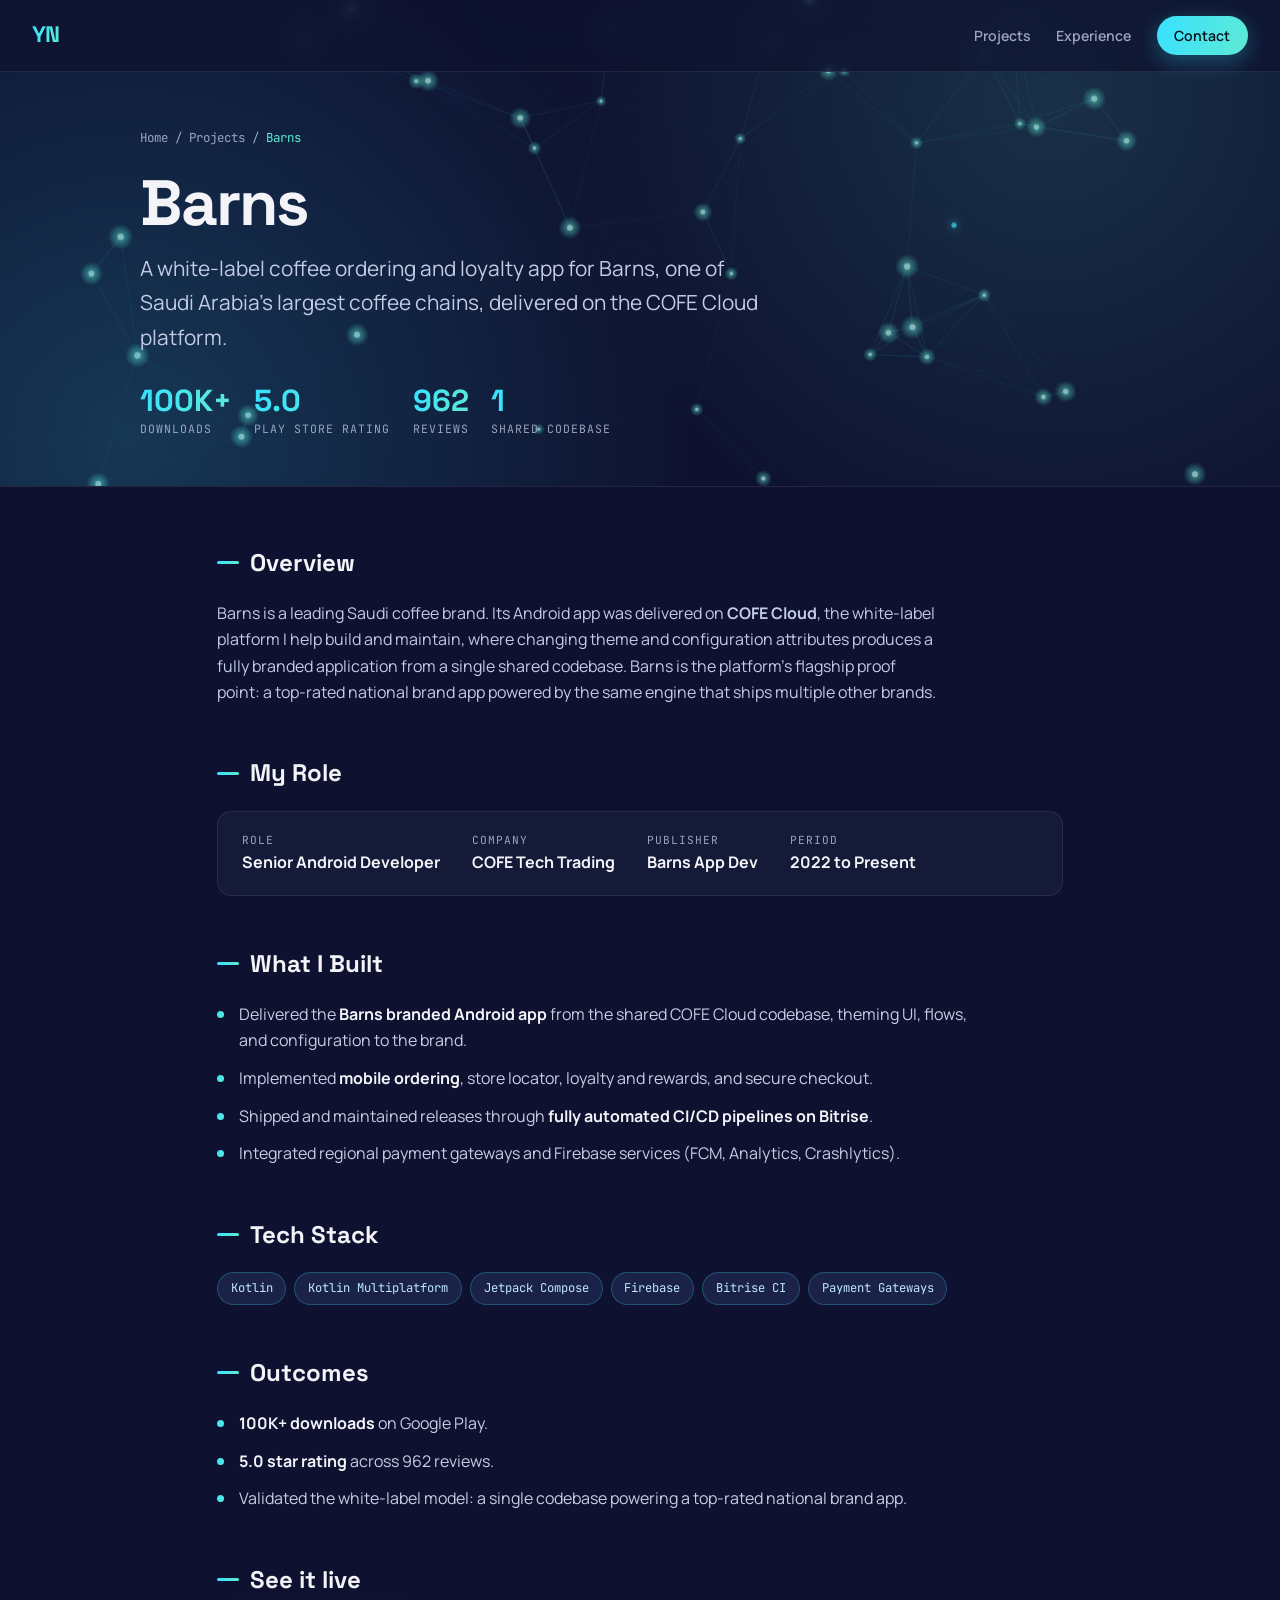
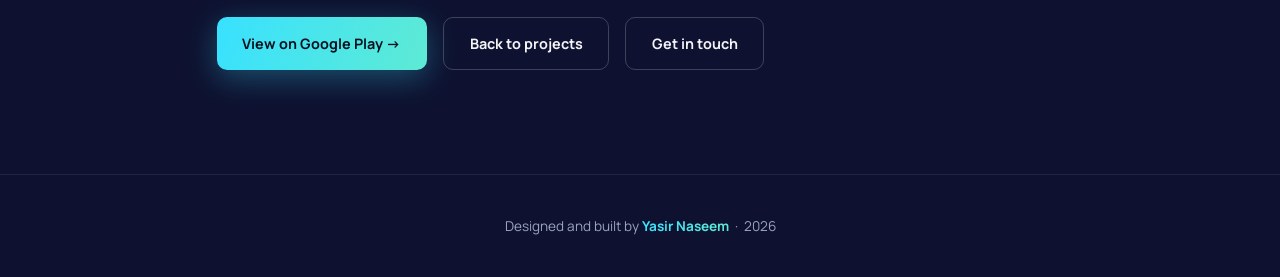
==== work/barns.html @ 0b6f620f "Add files via upload" ====
<!DOCTYPE html>
<html lang="en">
<head>
<meta charset="UTF-8">
<meta name="viewport" content="width=device-width, initial-scale=1.0">
<title>Barns · Case Study · Yasir Naseem</title>
<meta name="description" content="Barns white-label coffee app for Saudi Arabia, delivered on the COFE Cloud platform by Yasir Naseem. 100K+ downloads, 5.0 rating.">
<link rel="preconnect" href="https://fonts.googleapis.com">
<link rel="preconnect" href="https://fonts.gstatic.com" crossorigin>
<link href="https://fonts.googleapis.com/css2?family=Space+Grotesk:wght@500;600;700&family=Manrope:wght@400;500;600;700;800&family=JetBrains+Mono:wght@400;500;700&display=swap" rel="stylesheet">
<link rel="stylesheet" href="case.css">
</head>
<body>
<nav>
    <a href="../index.html" class="logo grad">YN</a>
    <div class="nav-links">
        <a href="../index.html#projects">Projects</a>
        <a href="../index.html#experience">Experience</a>
        <a href="../index.html#contact" class="nav-cta">Contact</a>
    </div>
</nav>

<header class="chero">
    <canvas id="cg"></canvas>
    <div class="glow"></div>
    <div class="chero-in">
        <div class="crumb"><a href="../index.html">Home</a> / <a href="../index.html#projects">Projects</a> / <span>Barns</span></div>
        <h1 class="ctitle">Barns</h1>
        <p class="ctag">A white-label coffee ordering and loyalty app for Barns, one of Saudi Arabia's largest coffee chains, delivered on the COFE Cloud platform.</p>
        <div class="badges">
            <div class="badge"><span class="num grad">100K+</span><span class="lbl">Downloads</span></div>
            <div class="badge"><span class="num grad">5.0</span><span class="lbl">Play Store Rating</span></div>
            <div class="badge"><span class="num grad">962</span><span class="lbl">Reviews</span></div>
            <div class="badge"><span class="num grad">1</span><span class="lbl">Shared Codebase</span></div>
        </div>
    </div>
</header>

<div class="wrap">
    <section class="block">
        <h2>Overview</h2>
        <p>Barns is a leading Saudi coffee brand. Its Android app was delivered on <strong>COFE Cloud</strong>, the white-label platform I help build and maintain, where changing theme and configuration attributes produces a fully branded application from a single shared codebase. Barns is the platform's flagship proof point: a top-rated national brand app powered by the same engine that ships multiple other brands.</p>
    </section>

    <section class="block">
        <h2>My Role</h2>
        <div class="rolebar">
            <div><span class="k">Role</span><span class="v">Senior Android Developer</span></div>
            <div><span class="k">Company</span><span class="v">COFE Tech Trading</span></div>
            <div><span class="k">Publisher</span><span class="v">Barns App Dev</span></div>
            <div><span class="k">Period</span><span class="v">2022 to Present</span></div>
        </div>
    </section>

    <section class="block">
        <h2>What I Built</h2>
        <ul class="blist">
            <li>Delivered the <strong>Barns branded Android app</strong> from the shared COFE Cloud codebase, theming UI, flows, and configuration to the brand.</li>
            <li>Implemented <strong>mobile ordering</strong>, store locator, loyalty and rewards, and secure checkout.</li>
            <li>Shipped and maintained releases through <strong>fully automated CI/CD pipelines on Bitrise</strong>.</li>
            <li>Integrated regional payment gateways and Firebase services (FCM, Analytics, Crashlytics).</li>
        </ul>
    </section>

    <section class="block">
        <h2>Tech Stack</h2>
        <div class="chips">
            <span class="chip">Kotlin</span><span class="chip">Kotlin Multiplatform</span><span class="chip">Jetpack Compose</span><span class="chip">Firebase</span><span class="chip">Bitrise CI</span><span class="chip">Payment Gateways</span>
        </div>
    </section>

    <section class="block">
        <h2>Outcomes</h2>
        <ul class="blist">
            <li><strong>100K+ downloads</strong> on Google Play.</li>
            <li><strong>5.0 star rating</strong> across 962 reviews.</li>
            <li>Validated the white-label model: a single codebase powering a top-rated national brand app.</li>
        </ul>
    </section>

    <section class="block">
        <h2>See it live</h2>
        <div class="cta">
            <a class="btn p" href="https://play.google.com/store/apps/details?id=cloud.cofe.barns" target="_blank" rel="noopener">View on Google Play →</a>
            <a class="btn g" href="../index.html#projects">Back to projects</a>
            <a class="btn g" href="../index.html#contact">Get in touch</a>
        </div>
    </section>
</div>

<footer>
    <p>Designed and built by <span class="grad">Yasir Naseem</span> &nbsp;·&nbsp; 2026</p>
</footer>
<script src="case.js"></script>
</body>
</html>
---- work/case.css ----
/* ── Neural Graph case-study theme ── */
*,*::before,*::after{margin:0;padding:0;box-sizing:border-box}
:root{
    --bg:#0e1230;--bg2:#141a38;--bg3:#1b2247;
    --cyan:#38e1ff;--teal:#22d3ee;--mint:#5eead4;
    --grad:linear-gradient(110deg,#38e1ff,#5eead4);
    --txt:#f4f4f8;--txt2:#9aa3c0;--line:rgba(255,255,255,.08);
}
html{scroll-behavior:smooth}
body{font-family:'Manrope',sans-serif;background:var(--bg);color:var(--txt);line-height:1.65;overflow-x:hidden}
img{max-width:100%}
a{color:inherit}
::selection{background:rgba(56,225,255,.35)}
::-webkit-scrollbar{width:6px}::-webkit-scrollbar-track{background:#0e1230}::-webkit-scrollbar-thumb{background:var(--cyan);border-radius:4px}

.grad{background:var(--grad);-webkit-background-clip:text;background-clip:text;color:transparent}

/* nav */
nav{position:fixed;top:0;width:100%;z-index:50;display:flex;justify-content:space-between;align-items:center;padding:1rem 2rem;background:rgba(14,18,48,.72);backdrop-filter:blur(14px);border-bottom:1px solid var(--line)}
.logo{font-family:'Space Grotesk';font-weight:700;font-size:1.4rem;text-decoration:none;letter-spacing:-1px}
.nav-links{display:flex;gap:1.6rem;align-items:center}
.nav-links a{color:var(--txt2);text-decoration:none;font-size:.88rem;font-weight:600;transition:color .2s}
.nav-links a:hover{color:var(--txt)}
.nav-cta{padding:.5rem 1.1rem;border-radius:100px;color:#06121f !important;background:var(--grad);box-shadow:0 6px 22px rgba(56,225,255,.3)}

/* hero */
.chero{position:relative;padding:8rem 6vw 3rem;overflow:hidden;border-bottom:1px solid var(--line)}
.chero canvas{position:absolute;inset:0;width:100%;height:100%;z-index:0;opacity:.7}
.chero .glow{position:absolute;inset:0;z-index:0;background:radial-gradient(circle at 82% 20%,rgba(94,234,212,.14),transparent 44%),radial-gradient(circle at 10% 90%,rgba(56,225,255,.18),transparent 46%)}
.chero-in{position:relative;z-index:2;max-width:1000px;margin:0 auto}
.crumb{font-family:'JetBrains Mono';font-size:.78rem;color:var(--txt2);margin-bottom:1.4rem}
.crumb a{color:var(--txt2);text-decoration:none}
.crumb a:hover{color:var(--cyan)}
.crumb span{color:var(--mint)}
.ctitle{font-family:'Space Grotesk';font-weight:700;font-size:clamp(2.4rem,6vw,4rem);line-height:1;letter-spacing:-2px}
.ctag{font-size:clamp(1rem,2.4vw,1.3rem);color:#c3cbe6;margin-top:1rem;max-width:640px}
.badges{display:flex;flex-wrap:wrap;gap:1.4rem;margin-top:2rem}
.badge{display:flex;flex-direction:column;gap:.15rem}
.badge .num{font-family:'Space Grotesk';font-weight:700;font-size:1.9rem;line-height:1}
.badge .lbl{font-family:'JetBrains Mono';font-size:.72rem;text-transform:uppercase;letter-spacing:1px;color:var(--txt2)}

/* body */
.wrap{max-width:1000px;margin:0 auto;padding:3.5rem 6vw}
.block{margin-bottom:3rem}
.block h2{font-family:'Space Grotesk';font-size:1.5rem;font-weight:700;margin-bottom:1.1rem;display:flex;align-items:center;gap:.7rem}
.block h2::before{content:"";width:22px;height:3px;background:var(--grad);border-radius:3px}
.block p{color:#c3cbe6;max-width:720px}
.rolebar{display:flex;flex-wrap:wrap;gap:.6rem 2rem;padding:1.2rem 1.5rem;border-radius:14px;background:var(--bg2);border:1px solid var(--line)}
.rolebar div{display:flex;flex-direction:column}
.rolebar .k{font-family:'JetBrains Mono';font-size:.7rem;text-transform:uppercase;letter-spacing:1px;color:var(--txt2)}
.rolebar .v{font-weight:700;color:var(--txt)}
.blist{list-style:none;display:flex;flex-direction:column;gap:.7rem;max-width:760px}
.blist li{position:relative;padding-left:1.4rem;color:#c8cde3}
.blist li::before{content:"";position:absolute;left:0;top:.62rem;width:7px;height:7px;border-radius:50%;background:var(--grad)}
.blist strong{color:var(--txt)}
.chips{display:flex;flex-wrap:wrap;gap:.5rem}
.chip{font-family:'JetBrains Mono';font-size:.76rem;padding:.35rem .8rem;border-radius:100px;background:var(--bg3);border:1px solid rgba(56,225,255,.25);color:#bfe8ff}
.cta{display:flex;flex-wrap:wrap;gap:1rem;margin-top:1rem}
.btn{padding:.85rem 1.6rem;border-radius:10px;font-weight:700;font-size:.9rem;text-decoration:none;transition:.2s;display:inline-flex;align-items:center;gap:.5rem}
.btn.p{background:var(--grad);color:#06121f;box-shadow:0 8px 30px rgba(56,225,255,.3)}
.btn.p:hover{transform:translateY(-2px)}
.btn.g{border:1px solid rgba(255,255,255,.2);color:var(--txt)}
.btn.g:hover{border-color:var(--cyan);color:var(--cyan)}
footer{text-align:center;padding:2.5rem 2rem;border-top:1px solid var(--line);color:var(--txt2);font-size:.85rem}
footer .grad{font-weight:700}
@media(max-width:600px){.chero{padding:7rem 6vw 2.5rem}.nav-links a:not(.nav-cta){display:none}}
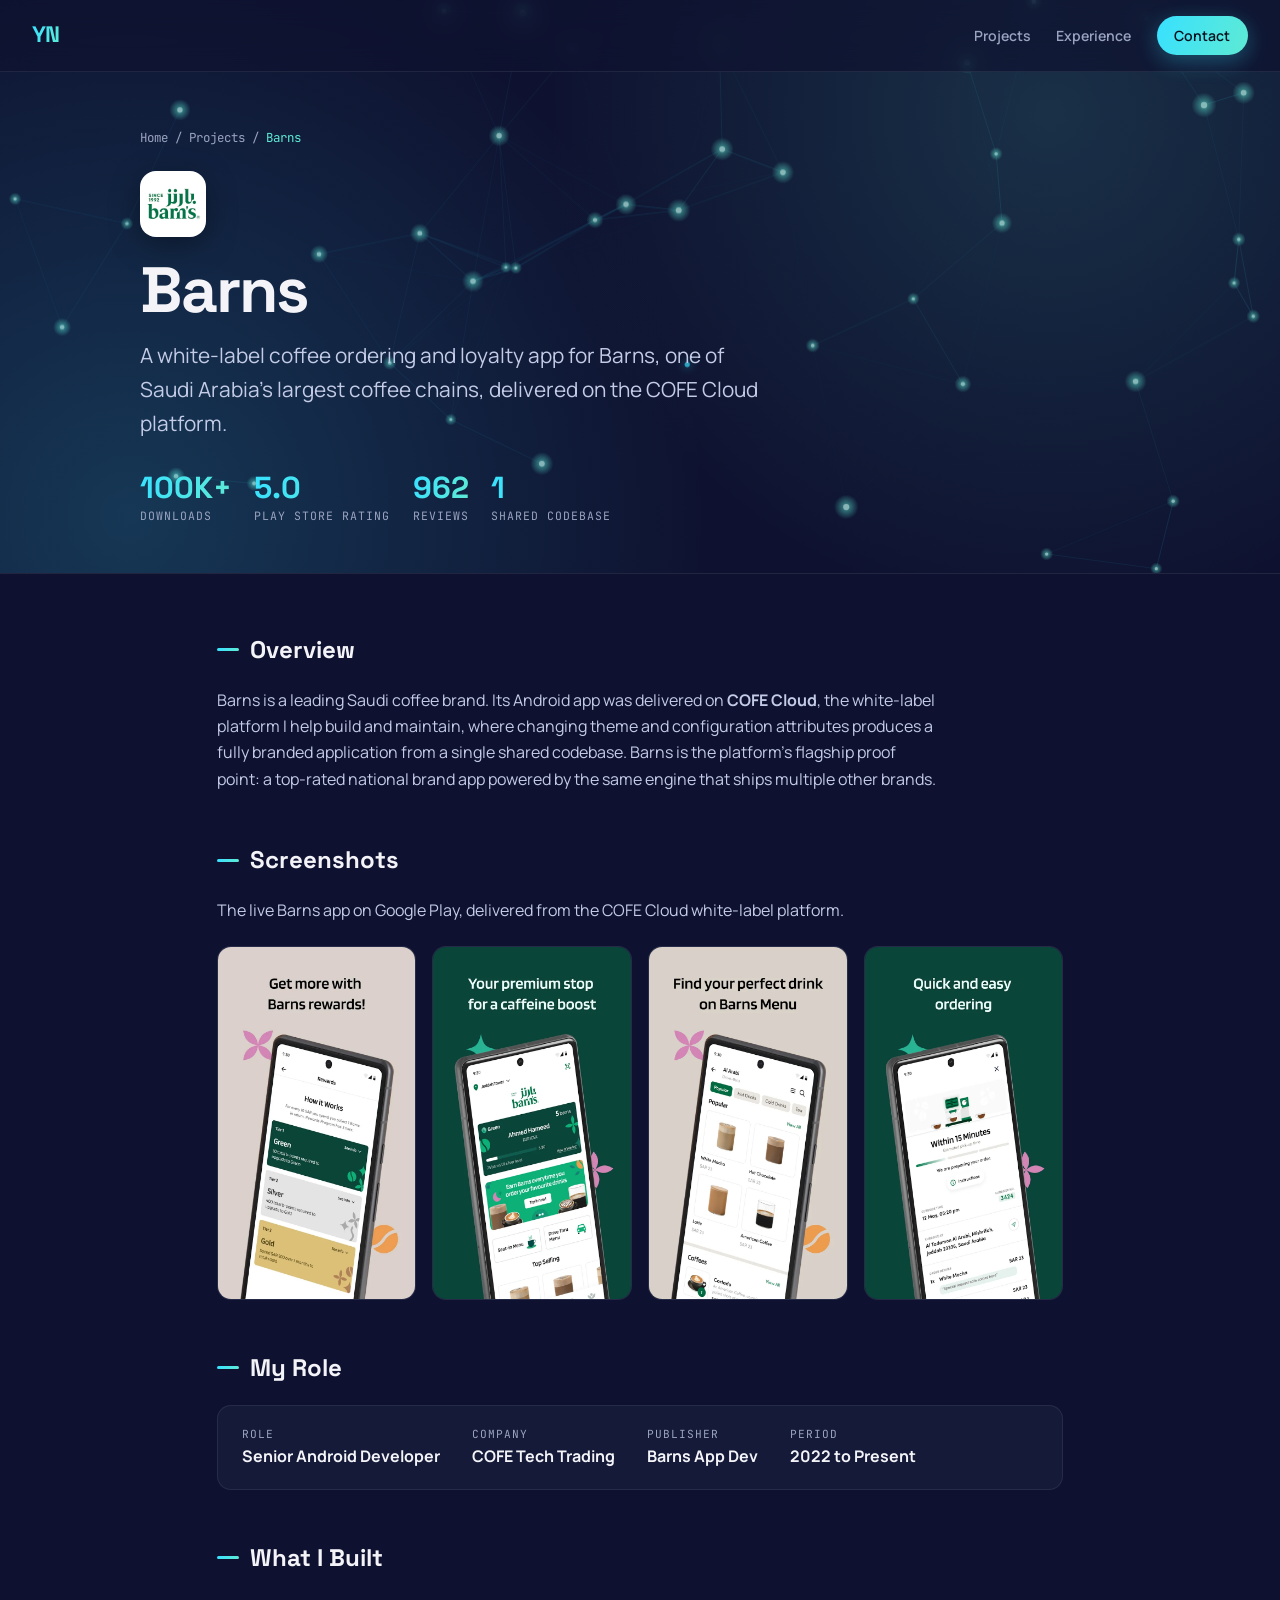
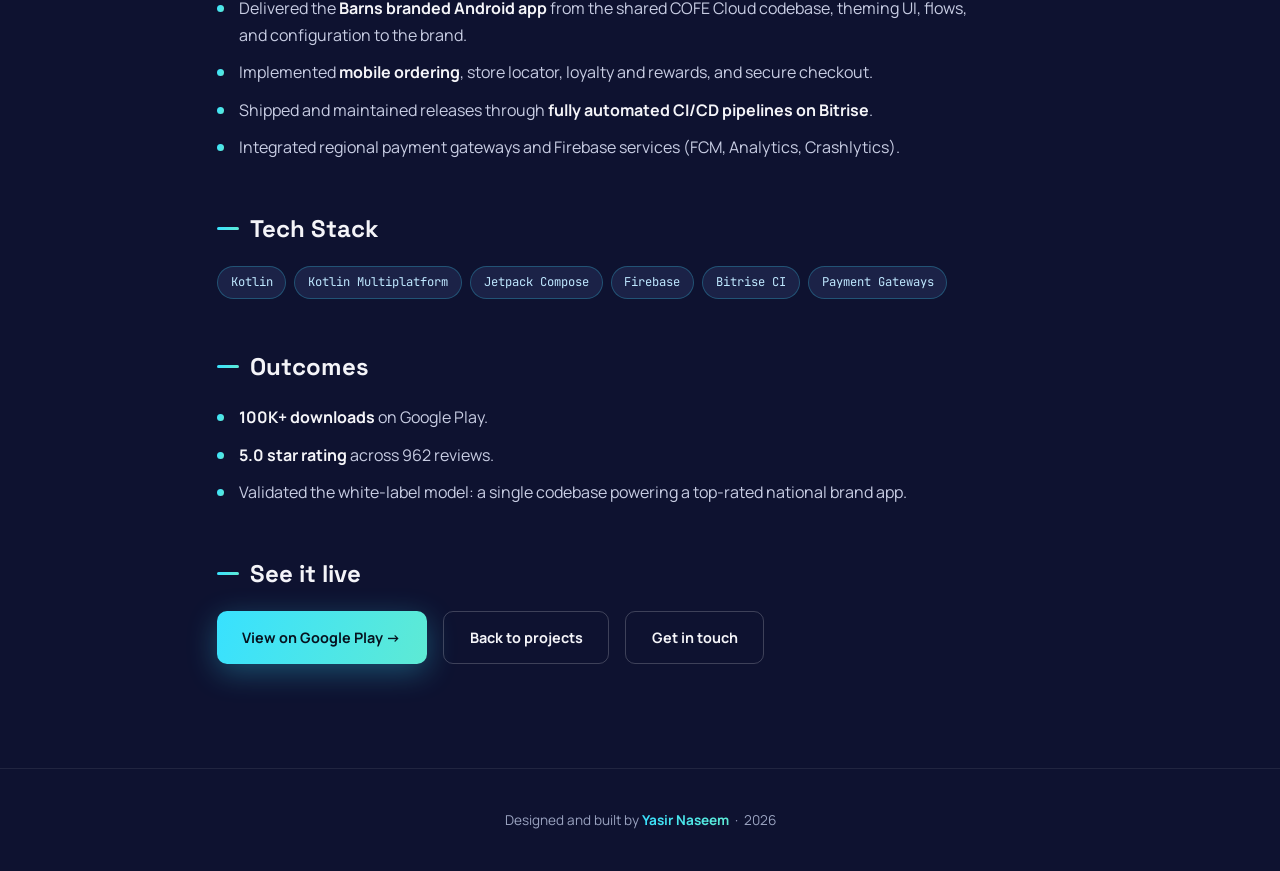
==== commit 3b1d00a2: "Add files via upload" ====
--- a/work/barns.html
+++ b/work/barns.html
@@ -25,6 +25,7 @@
     <div class="glow"></div>
     <div class="chero-in">
         <div class="crumb"><a href="../index.html">Home</a> / <a href="../index.html#projects">Projects</a> / <span>Barns</span></div>
+        <div class="logo-badge"><img src="../assets/barns/barns-logo.webp" alt="Barns logo"></div>
         <h1 class="ctitle">Barns</h1>
         <p class="ctag">A white-label coffee ordering and loyalty app for Barns, one of Saudi Arabia's largest coffee chains, delivered on the COFE Cloud platform.</p>
         <div class="badges">
@@ -40,6 +41,17 @@
     <section class="block">
         <h2>Overview</h2>
         <p>Barns is a leading Saudi coffee brand. Its Android app was delivered on <strong>COFE Cloud</strong>, the white-label platform I help build and maintain, where changing theme and configuration attributes produces a fully branded application from a single shared codebase. Barns is the platform's flagship proof point: a top-rated national brand app powered by the same engine that ships multiple other brands.</p>
+    </section>
+
+    <section class="block">
+        <h2>Screenshots</h2>
+        <p style="margin-bottom:1.4rem">The live Barns app on Google Play, delivered from the COFE Cloud white-label platform.</p>
+        <div class="shots">
+            <a href="../assets/barns/barns-1.webp" target="_blank" rel="noopener"><img src="../assets/barns/barns-1.webp" alt="Barns rewards screen" loading="lazy"></a>
+            <a href="../assets/barns/barns-2.webp" target="_blank" rel="noopener"><img src="../assets/barns/barns-2.webp" alt="Barns home screen" loading="lazy"></a>
+            <a href="../assets/barns/barns-3.webp" target="_blank" rel="noopener"><img src="../assets/barns/barns-3.webp" alt="Barns menu screen" loading="lazy"></a>
+            <a href="../assets/barns/barns-4.webp" target="_blank" rel="noopener"><img src="../assets/barns/barns-4.webp" alt="Barns order tracking screen" loading="lazy"></a>
+        </div>
     </section>
 
     <section class="block">
--- a/work/case.css
+++ b/work/case.css
@@ -61,6 +61,12 @@
 .btn.p:hover{transform:translateY(-2px)}
 .btn.g{border:1px solid rgba(255,255,255,.2);color:var(--txt)}
 .btn.g:hover{border-color:var(--cyan);color:var(--cyan)}
+.logo-badge{width:66px;height:66px;border-radius:16px;overflow:hidden;margin-bottom:1.3rem;border:1px solid var(--line);background:#fff;box-shadow:0 8px 30px rgba(0,0,0,.35)}
+.logo-badge img{width:100%;height:100%;object-fit:cover;display:block}
+.shots{display:grid;grid-template-columns:repeat(auto-fill,minmax(190px,1fr));gap:1rem}
+.shots a{display:block;border-radius:14px;overflow:hidden;border:1px solid var(--line);background:var(--bg2);transition:transform .25s,border-color .25s}
+.shots a:hover{transform:translateY(-5px);border-color:rgba(56,225,255,.55)}
+.shots img{display:block;width:100%;height:auto}
 footer{text-align:center;padding:2.5rem 2rem;border-top:1px solid var(--line);color:var(--txt2);font-size:.85rem}
 footer .grad{font-weight:700}
 @media(max-width:600px){.chero{padding:7rem 6vw 2.5rem}.nav-links a:not(.nav-cta){display:none}}
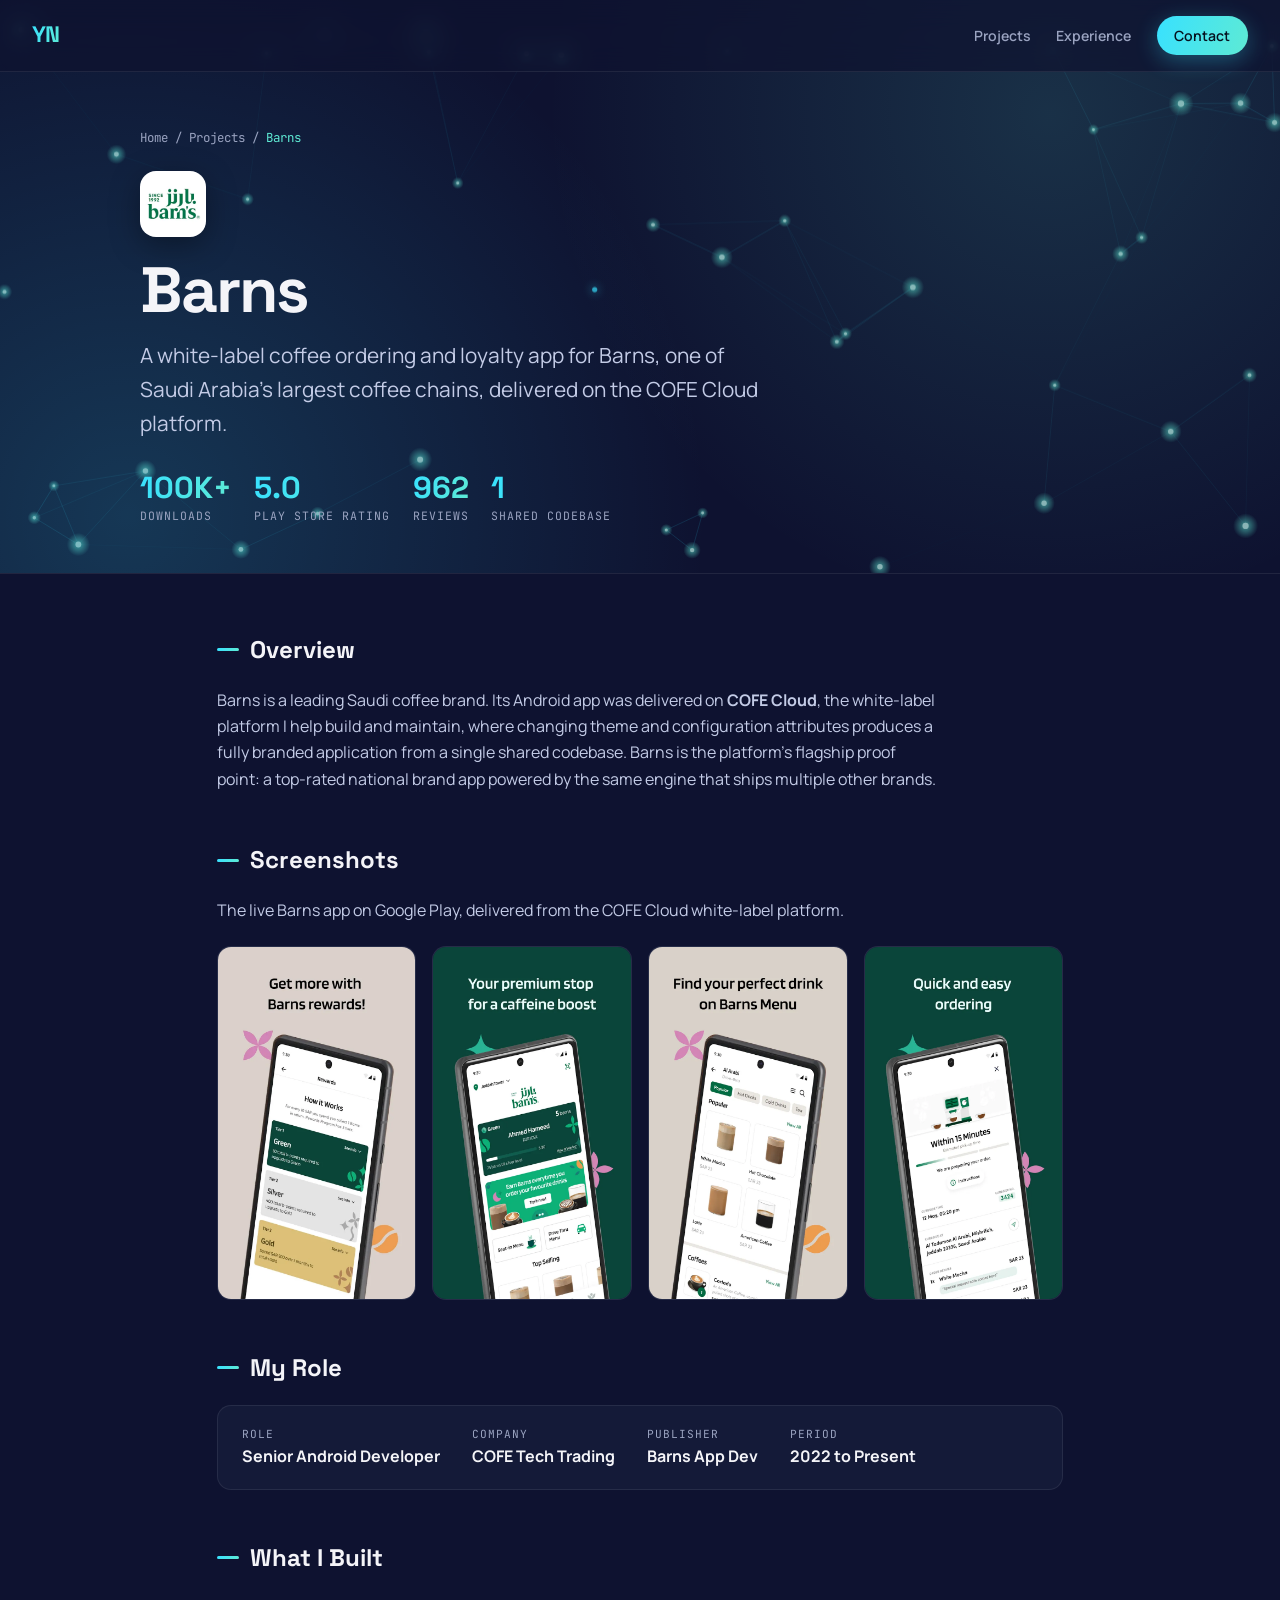
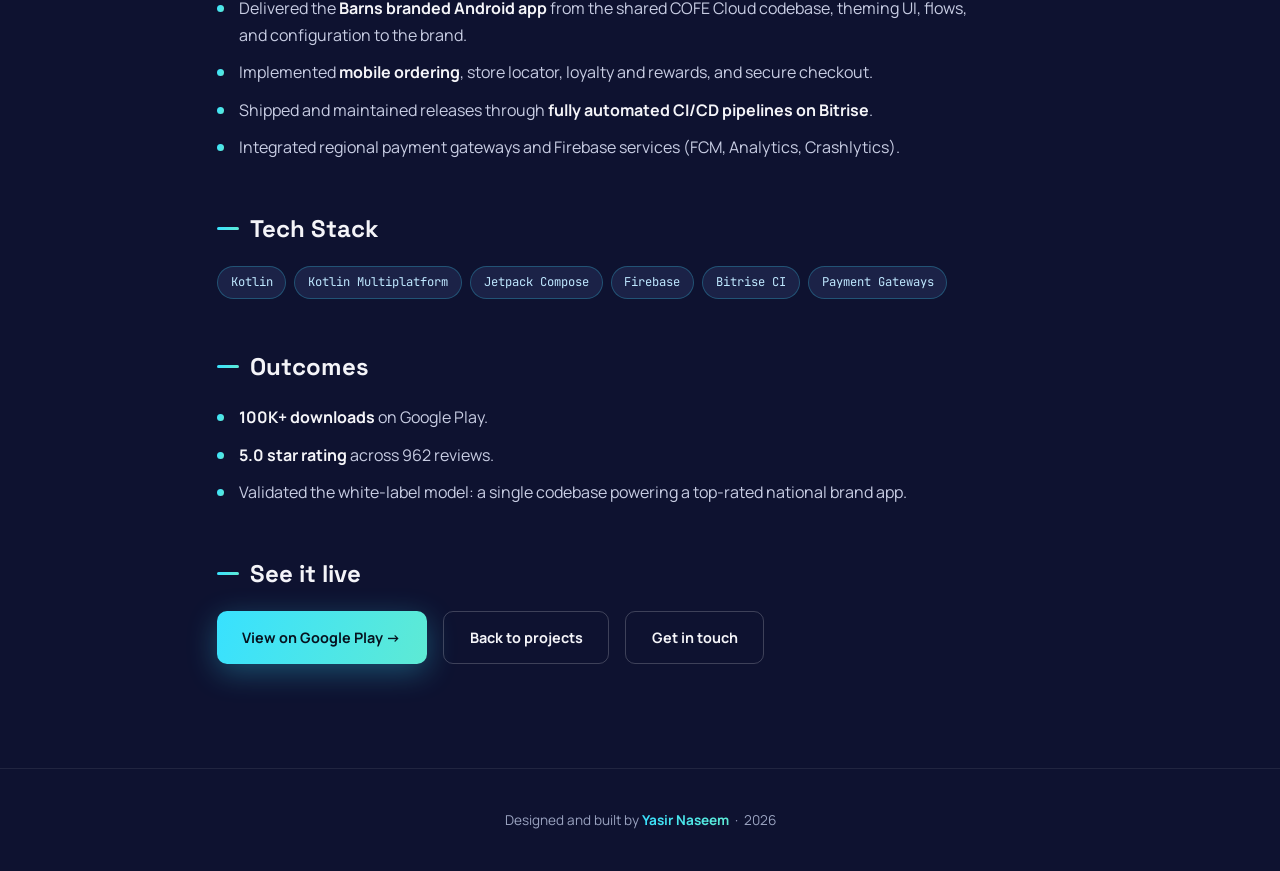
==== commit 2966b6b2: "Add files via upload" ====
--- a/work/barns.html
+++ b/work/barns.html
@@ -9,6 +9,7 @@
 <link rel="preconnect" href="https://fonts.gstatic.com" crossorigin>
 <link href="https://fonts.googleapis.com/css2?family=Space+Grotesk:wght@500;600;700&family=Manrope:wght@400;500;600;700;800&family=JetBrains+Mono:wght@400;500;700&display=swap" rel="stylesheet">
 <link rel="stylesheet" href="case.css">
+<script>if(new URLSearchParams(location.search).has('embed'))document.documentElement.classList.add('embed')</script>
 </head>
 <body>
 <nav>
@@ -94,8 +95,8 @@
         <h2>See it live</h2>
         <div class="cta">
             <a class="btn p" href="https://play.google.com/store/apps/details?id=cloud.cofe.barns" target="_blank" rel="noopener">View on Google Play →</a>
-            <a class="btn g" href="../index.html#projects">Back to projects</a>
-            <a class="btn g" href="../index.html#contact">Get in touch</a>
+            <a class="btn g" href="../index.html#projects" target="_top">Back to projects</a>
+            <a class="btn g" href="../index.html#contact" target="_top">Get in touch</a>
         </div>
     </section>
 </div>
--- a/work/case.css
+++ b/work/case.css
@@ -67,6 +67,11 @@
 .shots a{display:block;border-radius:14px;overflow:hidden;border:1px solid var(--line);background:var(--bg2);transition:transform .25s,border-color .25s}
 .shots a:hover{transform:translateY(-5px);border-color:rgba(56,225,255,.55)}
 .shots img{display:block;width:100%;height:auto}
+/* embedded (inside the portfolio drawer) — hide chrome for a clean preview */
+html.embed nav{display:none}
+html.embed footer{display:none}
+html.embed .crumb{display:none}
+html.embed .chero{padding-top:2.8rem}
 footer{text-align:center;padding:2.5rem 2rem;border-top:1px solid var(--line);color:var(--txt2);font-size:.85rem}
 footer .grad{font-weight:700}
 @media(max-width:600px){.chero{padding:7rem 6vw 2.5rem}.nav-links a:not(.nav-cta){display:none}}
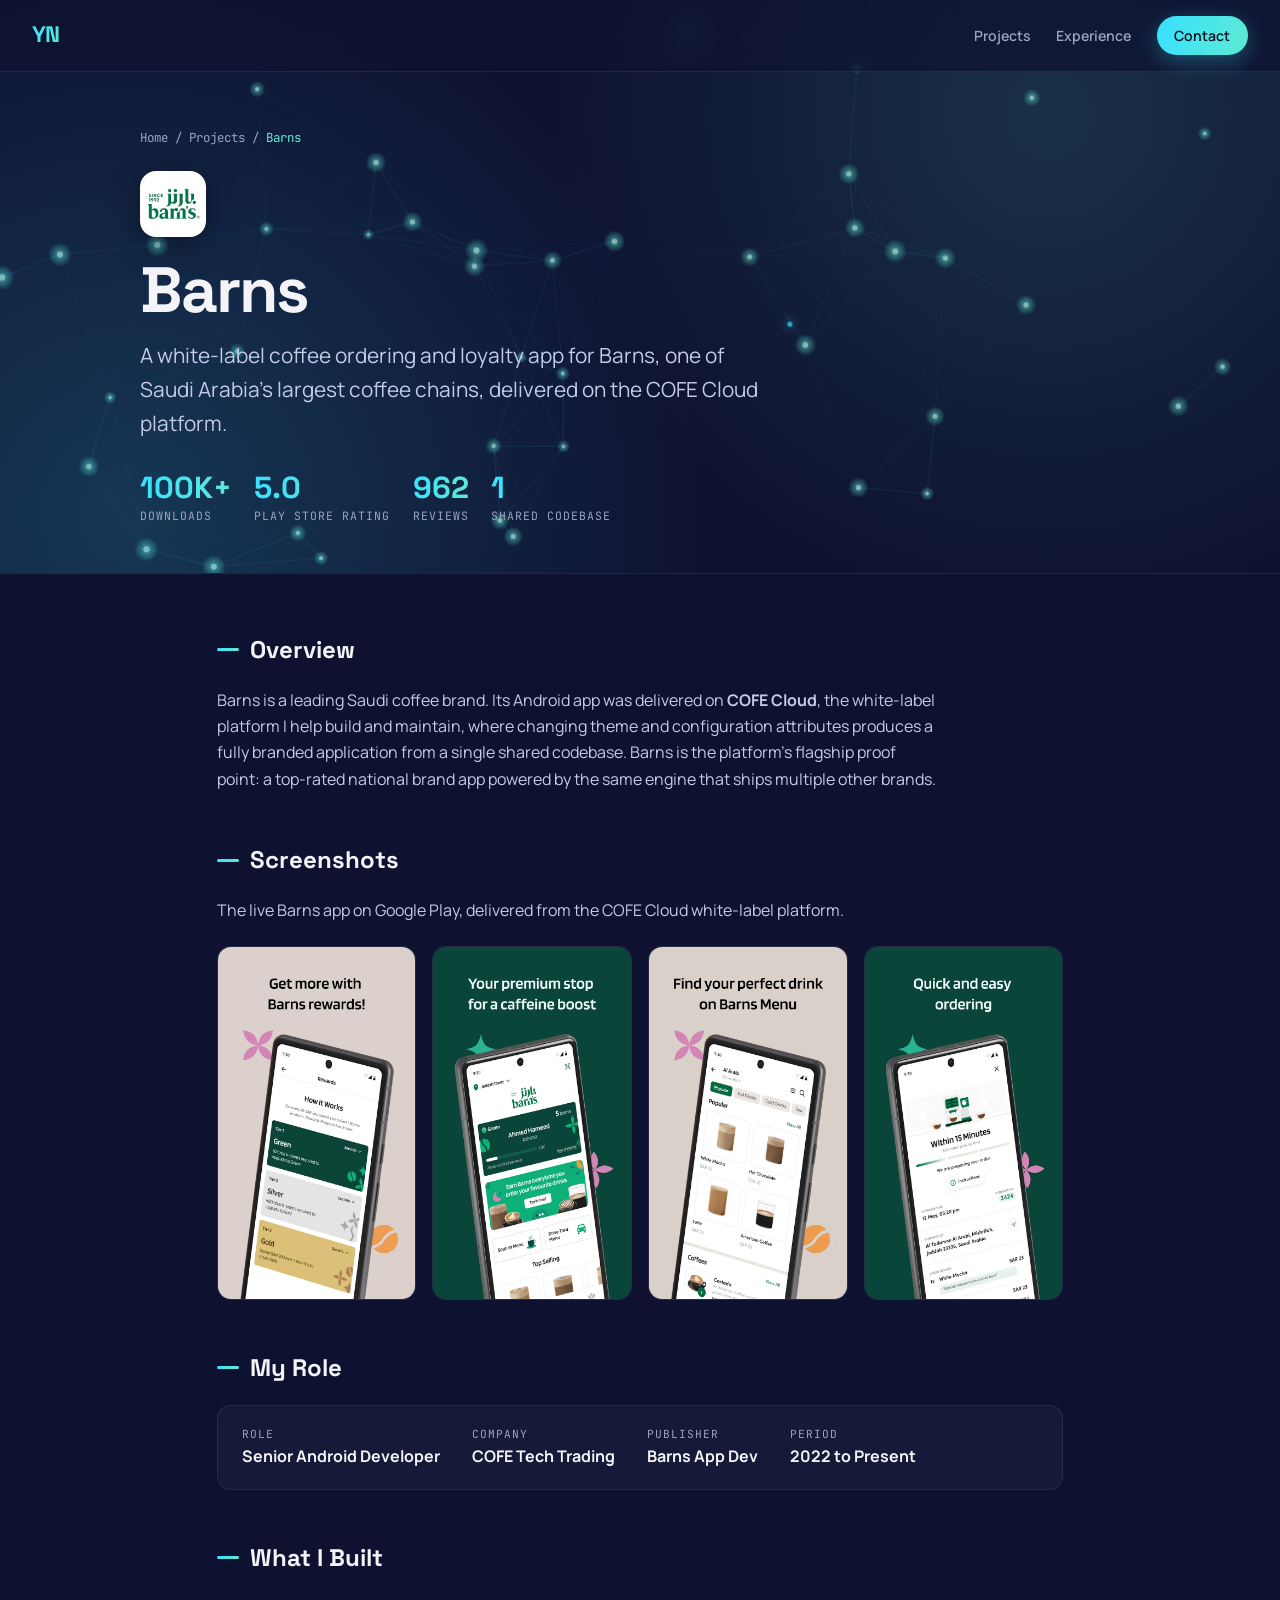
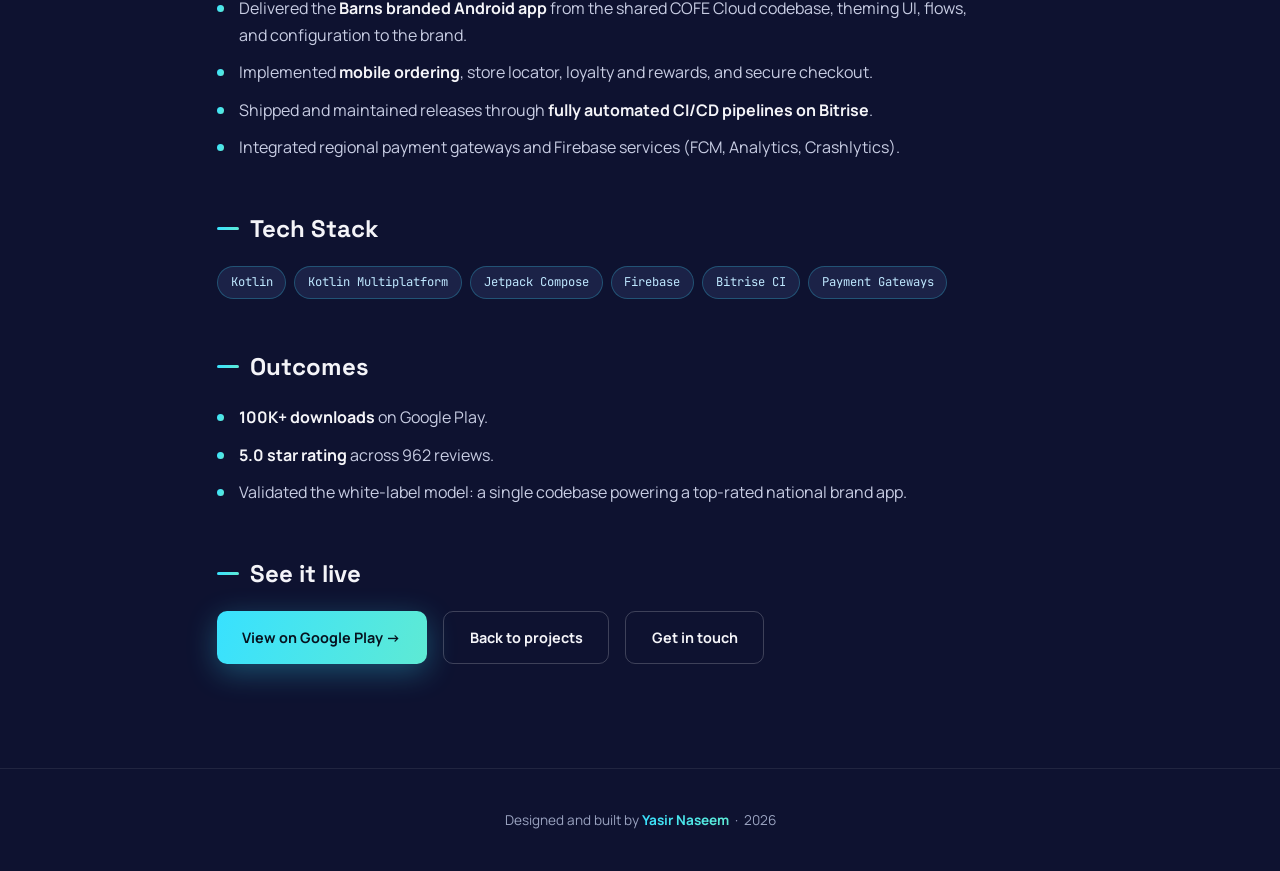
==== commit 30b8b9dc: "Add files via upload" ====
--- a/work/barns.html
+++ b/work/barns.html
@@ -9,6 +9,9 @@
 <link rel="preconnect" href="https://fonts.gstatic.com" crossorigin>
 <link href="https://fonts.googleapis.com/css2?family=Space+Grotesk:wght@500;600;700&family=Manrope:wght@400;500;600;700;800&family=JetBrains+Mono:wght@400;500;700&display=swap" rel="stylesheet">
 <link rel="stylesheet" href="case.css">
+<link rel="icon" href="../assets/favicon.svg" type="image/svg+xml">
+<link rel="icon" href="../assets/favicon-32.png" sizes="32x32" type="image/png">
+<link rel="apple-touch-icon" href="../assets/apple-touch-icon.png">
 <script>if(new URLSearchParams(location.search).has('embed'))document.documentElement.classList.add('embed')</script>
 </head>
 <body>
